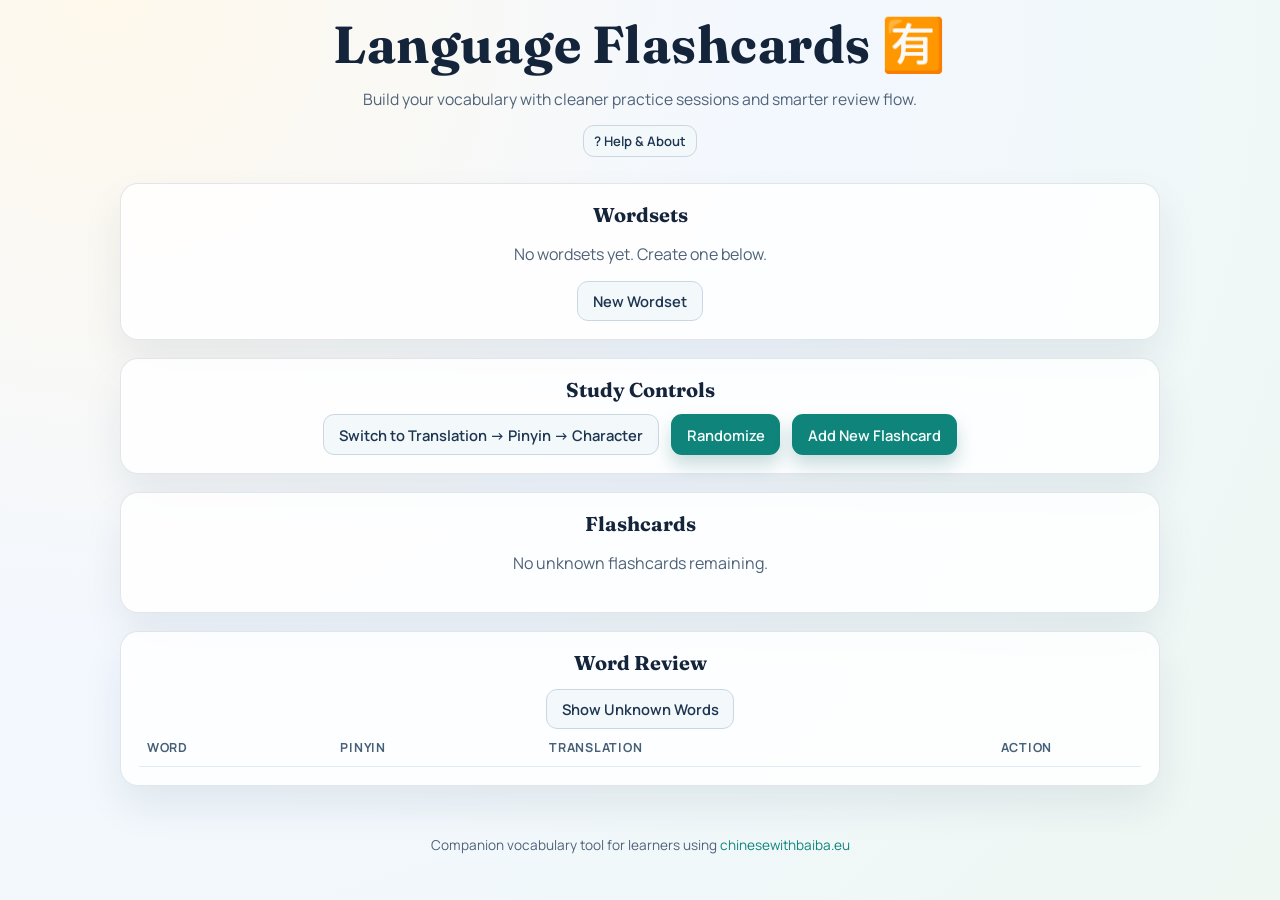
==== index.html @ e743167d "deploy: c240e37143fbbcb3d4daf15f5c35fa88afc60be8" ====
<!DOCTYPE html>
<html lang="en">
<head>
    <meta charset="utf-8">
    <meta name="viewport" content="width=device-width, initial-scale=1">
    <title>Language Flashcards</title>
    <link rel="icon" href="/favicon-21f6a40009d9a7d7.svg"/>
    <link rel="preconnect" href="https://fonts.googleapis.com">
    <link rel="preconnect" href="https://fonts.gstatic.com" crossorigin>
    <link href="https://fonts.googleapis.com/css2?family=Fraunces:opsz,wght@9..144,600;9..144,700&family=Manrope:wght@400;500;600;700&display=swap" rel="stylesheet">
    <link rel="stylesheet" href="/styles-6e52df2601583e49.css"/>
<link rel="modulepreload" href="/language-flashcards-frontend-bd7b33d63c0cbfcb.js" crossorigin="anonymous"><link rel="preload" href="/language-flashcards-frontend-bd7b33d63c0cbfcb_bg.wasm" crossorigin="anonymous" as="fetch" type="application/wasm"></head>
<body>
    <div id="root"></div>

<script type="module">
import init, * as bindings from '/language-flashcards-frontend-bd7b33d63c0cbfcb.js';
const wasm = await init({ module_or_path: '/language-flashcards-frontend-bd7b33d63c0cbfcb_bg.wasm' });


window.wasmBindings = bindings;


dispatchEvent(new CustomEvent("TrunkApplicationStarted", {detail: {wasm}}));

</script></body>
</html>
---- styles-6e52df2601583e49.css ----
:root {
    --bg-main: radial-gradient(circle at 8% 0%, #fff9ec 0%, #f3f8ff 45%, #eef7f2 100%);
    --panel-bg: rgba(255, 255, 255, 0.84);
    --panel-border: rgba(31, 58, 93, 0.12);
    --panel-shadow: 0 20px 40px rgba(17, 37, 59, 0.08);
    --text-primary: #14243a;
    --text-secondary: #4f6278;
    --accent: #0f847a;
    --accent-strong: #0b665f;
    --danger-bg: #fff0ef;
    --danger-border: #eb8f87;
    --danger-text: #a7332d;
    --chip-bg: #ebf7f6;
    --chip-border: #9accc7;
}

* {
    box-sizing: border-box;
}

body {
    margin: 0;
    min-height: 100vh;
    background: var(--bg-main);
    color: var(--text-primary);
    font-family: "Manrope", "Segoe UI", sans-serif;
}

#root {
    padding: 24px 16px 56px;
}

.app-shell {
    width: min(1040px, 100%);
    margin: 0 auto;
    text-align: center;
    display: flex;
    flex-direction: column;
    gap: 18px;
}

.app-header {
    margin: 12px 0 8px;
    animation: rise-in 420ms ease-out;
}

.app-title {
    margin: 0;
    font-family: "Fraunces", Georgia, serif;
    font-size: clamp(2rem, 4.8vw, 3.25rem);
    letter-spacing: 0.01em;
}

.app-subtitle {
    margin: 12px auto 0;
    width: min(680px, 100%);
    color: var(--text-secondary);
    font-size: 0.98rem;
    line-height: 1.45;
}

.panel,
.known-panel {
    background: var(--panel-bg);
    border: 1px solid var(--panel-border);
    border-radius: 18px;
    padding: 18px;
    box-shadow: var(--panel-shadow);
    backdrop-filter: blur(6px);
    animation: rise-in 500ms ease-out;
}

.panel-title {
    margin: 0;
    font-family: "Fraunces", Georgia, serif;
    font-size: 1.25rem;
}

.panel-content {
    margin-top: 14px;
}

.import-group {
    display: inline-flex;
    flex-direction: column;
    align-items: flex-start;
    gap: 8px;
    margin-bottom: 14px;
}

.input-label {
    font-size: 0.84rem;
    font-weight: 700;
    text-transform: uppercase;
    letter-spacing: 0.05em;
    color: #49627a;
}

.panel-actions {
    margin-top: 14px;
}

.dataset-list {
    display: flex;
    flex-wrap: wrap;
    justify-content: center;
    gap: 10px;
}

.dataset-item {
    display: inline-flex;
    flex-direction: column;
    align-items: stretch;
    min-width: 150px;
}

.dataset-btn {
    width: 100%;
    border-bottom-left-radius: 0;
    border-bottom-right-radius: 0;
}

.dataset-delete-subaction {
    width: 100%;
    border: 0;
    border-top: 1px solid #f2c5bf;
    border-bottom-left-radius: 10px;
    border-bottom-right-radius: 10px;
    background: transparent;
    color: #a7332d;
    font-size: 0.77rem;
    font-weight: 700;
    letter-spacing: 0.02em;
    padding: 0.38rem 0.5rem 0.44rem;
    cursor: pointer;
    text-decoration: underline;
    text-underline-offset: 0.16em;
    transition: color 140ms ease, background-color 160ms ease;
}

.dataset-delete-subaction:hover {
    background: #fff3f1;
    color: #8f2521;
}

.dataset-delete-subaction:focus-visible {
    outline: 2px solid rgba(167, 51, 45, 0.26);
    outline-offset: 1px;
}

.dataset-rename-subaction {
    width: 100%;
    border: 0;
    border-top: 1px solid #bde8e4;
    border-bottom-left-radius: 0;
    border-bottom-right-radius: 0;
    background: transparent;
    color: #0c6e68;
    font-size: 0.77rem;
    font-weight: 700;
    letter-spacing: 0.02em;
    padding: 0.38rem 0.5rem 0.32rem;
    cursor: pointer;
    text-decoration: underline;
    text-underline-offset: 0.16em;
    transition: color 140ms ease, background-color 160ms ease;
}

.dataset-rename-subaction:hover {
    background: #e4f7f6;
    color: #0a4f4a;
}

.dataset-rename-subaction:focus-visible {
    outline: 2px solid rgba(15, 132, 122, 0.26);
    outline-offset: 1px;
}

.inline-rename-row {
    display: flex;
    gap: 8px;
    justify-content: center;
    flex-wrap: wrap;
    padding: 8px 6px 6px;
}

.dataset-btn.is-selected {
    border-color: #0f847a;
    background: #e4f7f6;
    color: #0c5551;
    font-weight: 700;
}

.inline-create-row {
    margin-top: 12px;
    display: flex;
    gap: 12px;
    justify-content: center;
    flex-wrap: wrap;
}

.toolbar-actions,
.flashcard-actions,
.form-actions {
    display: flex;
    gap: 12px;
    justify-content: center;
    flex-wrap: wrap;
}

.form-actions,
.flashcard-actions,
.toolbar-actions {
    margin-top: 12px;
}

.unknown-panel {
    padding-bottom: 22px;
}

.unknown-meta {
    margin-top: 8px;
}

.known-actions-group {
    display: flex;
    gap: 8px;
    justify-content: center;
    flex-wrap: wrap;
}

.field-row {
    margin-bottom: 12px;
}

.text-input,
.file-input {
    width: min(360px, 100%);
    padding: 0.65rem 0.78rem;
    border-radius: 10px;
    border: 1px solid #c9d8e4;
    background: #fff;
    font-family: inherit;
    font-size: 0.95rem;
}

.text-input:focus,
.file-input:focus {
    outline: 2px solid rgba(15, 132, 122, 0.25);
    border-color: var(--accent);
}

.file-input {
    display: inline-block;
}

.btn {
    border: 1px solid transparent;
    border-radius: 11px;
    padding: 0.58rem 0.92rem;
    font-family: inherit;
    font-weight: 600;
    font-size: 0.92rem;
    cursor: pointer;
    transition: transform 140ms ease, box-shadow 160ms ease, background-color 180ms ease;
}

.btn-small {
    padding: 0.38rem 0.62rem;
    font-size: 0.82rem;
}

.btn:hover {
    transform: translateY(-1px);
}

.btn:active {
    transform: translateY(0);
}

.btn-primary {
    background: var(--accent);
    color: #f7fffe;
    box-shadow: 0 10px 18px rgba(11, 102, 95, 0.22);
}

.btn-primary:hover {
    background: var(--accent-strong);
}

.btn-secondary {
    background: #f3f8fb;
    color: #1d3551;
    border-color: #cad7e3;
}

.btn-muted {
    background: #f4f0ec;
    color: #4d423b;
    border-color: #d9cbc0;
}

.btn-danger {
    background: var(--danger-bg);
    color: var(--danger-text);
    border-color: var(--danger-border);
}

.status-chip {
    margin: 6px auto 0;
    display: inline-block;
    padding: 8px 14px;
    border-radius: 999px;
    border: 1px solid var(--chip-border);
    background: var(--chip-bg);
    font-weight: 700;
}

.status-badge-known {
    display: inline-block;
    padding: 3px 10px;
    border-radius: 999px;
    border: 1px solid var(--chip-border);
    background: var(--chip-bg);
    color: #0c5551;
    font-size: 0.78rem;
    font-weight: 700;
    white-space: nowrap;
}

.status-badge-unknown {
    display: inline-block;
    padding: 3px 10px;
    border-radius: 999px;
    border: 1px solid #d9cbc0;
    background: #faf5f0;
    color: #6b4f37;
    font-size: 0.78rem;
    font-weight: 700;
    white-space: nowrap;
}

.position-counter {
    margin: 6px 0 4px;
    color: var(--text-secondary);
    font-weight: 600;
}

.flashcard {
    margin: 20px auto 8px;
    width: min(88vw, 500px);
    min-height: 210px;
    display: flex;
    align-items: center;
    justify-content: center;
    border-radius: 18px;
    border: 1px solid rgba(21, 73, 119, 0.15);
    background: linear-gradient(135deg, #ffffff, #f6fcff 58%, #edf8f6);
    box-shadow: 0 24px 42px rgba(12, 51, 87, 0.12);
    font-family: "Fraunces", Georgia, serif;
    font-size: clamp(2rem, 7vw, 3.25rem);
    line-height: 1.15;
    cursor: pointer;
    user-select: none;
    padding: 22px;
}

.flashcard:hover {
    box-shadow: 0 28px 46px rgba(12, 51, 87, 0.18);
}

.empty-note,
.muted-note {
    color: var(--text-secondary);
}

.known-title {
    margin-bottom: 10px;
}

.known-panel {
    margin-bottom: 24px;
}

.known-table {
    width: 100%;
    border-collapse: collapse;
    text-align: left;
    font-size: 0.95rem;
}

.known-table th,
.known-table td {
    padding: 10px 8px;
    border-bottom: 1px solid #e2ebf2;
}

.known-table th:last-child,
.known-table td:last-child {
    text-align: center;
}

.known-table th {
    font-size: 0.78rem;
    text-transform: uppercase;
    letter-spacing: 0.06em;
    color: #476078;
}

@keyframes rise-in {
    from {
        opacity: 0;
        transform: translateY(12px);
    }
    to {
        opacity: 1;
        transform: translateY(0);
    }
}

@media (max-width: 720px) {
    #root {
        padding: 14px 10px 30px;
    }

    .panel,
    .known-panel {
        padding: 12px;
    }

    .toolbar-actions .btn,
    .flashcard-actions .btn,
    .form-actions .btn,
    .inline-create-row .btn,
    .dataset-item .btn {
        width: min(100%, 320px);
    }

    .text-input,
    .file-input {
        width: min(100%, 420px);
    }

    .app-subtitle {
        font-size: 0.9rem;
    }

    .known-table {
        display: block;
        overflow-x: auto;
    }
}

/* ── Help modal ─────────────────────────────────────────── */

.help-trigger-btn {
    margin-top: 14px;
}

.help-backdrop {
    position: fixed;
    inset: 0;
    z-index: 100;
    background: rgba(20, 36, 58, 0.45);
    display: flex;
    align-items: flex-start;
    justify-content: center;
    padding: 32px 16px 40px;
    overflow-y: auto;
    animation: rise-in 220ms ease-out;
}

.help-modal {
    width: min(720px, 100%);
    text-align: left;
    animation: rise-in 280ms ease-out;
}

.help-modal-header {
    display: flex;
    align-items: center;
    justify-content: space-between;
    gap: 12px;
    flex-wrap: wrap;
}

.help-modal-title {
    font-size: 1.4rem;
}

.help-close-btn {
    flex-shrink: 0;
}

/* ── Footer ─────────────────────────────────────────────── */

.app-footer {
    margin-top: 8px;
    padding-bottom: 8px;
    color: var(--text-secondary);
    font-size: 0.85rem;
}

.app-footer a {
    color: var(--accent);
    text-decoration: none;
}

.app-footer a:hover {
    text-decoration: underline;
}

.help-body {
    margin-top: 18px;
    display: flex;
    flex-direction: column;
    gap: 0;
}

.help-section {
    padding: 4px 0 8px;
}

.help-section-title {
    margin: 0 0 10px;
    font-family: "Fraunces", Georgia, serif;
    font-size: 1.1rem;
    color: var(--accent-strong);
}

.help-divider {
    border: none;
    border-top: 1px solid var(--panel-border);
    margin: 14px 0;
}

.help-text {
    margin: 6px 0;
    color: var(--text-primary);
    line-height: 1.55;
    font-size: 0.95rem;
}

.help-text-muted {
    color: var(--text-secondary);
    font-size: 0.88rem;
}

.help-list {
    margin: 8px 0 8px 20px;
    padding: 0;
    line-height: 1.7;
    font-size: 0.93rem;
}

.help-step {
    display: flex;
    gap: 14px;
    align-items: flex-start;
    margin-bottom: 18px;
}

.help-step-number {
    flex-shrink: 0;
    width: 28px;
    height: 28px;
    border-radius: 50%;
    background: var(--accent);
    color: #fff;
    font-weight: 700;
    font-size: 0.88rem;
    display: flex;
    align-items: center;
    justify-content: center;
    margin-top: 2px;
}

.csv-format-block {
    background: #f3f8fb;
    border: 1px solid #cad7e3;
    border-radius: 8px;
    padding: 8px 14px;
    margin: 8px 0;
    font-size: 0.88rem;
    overflow-x: auto;
}
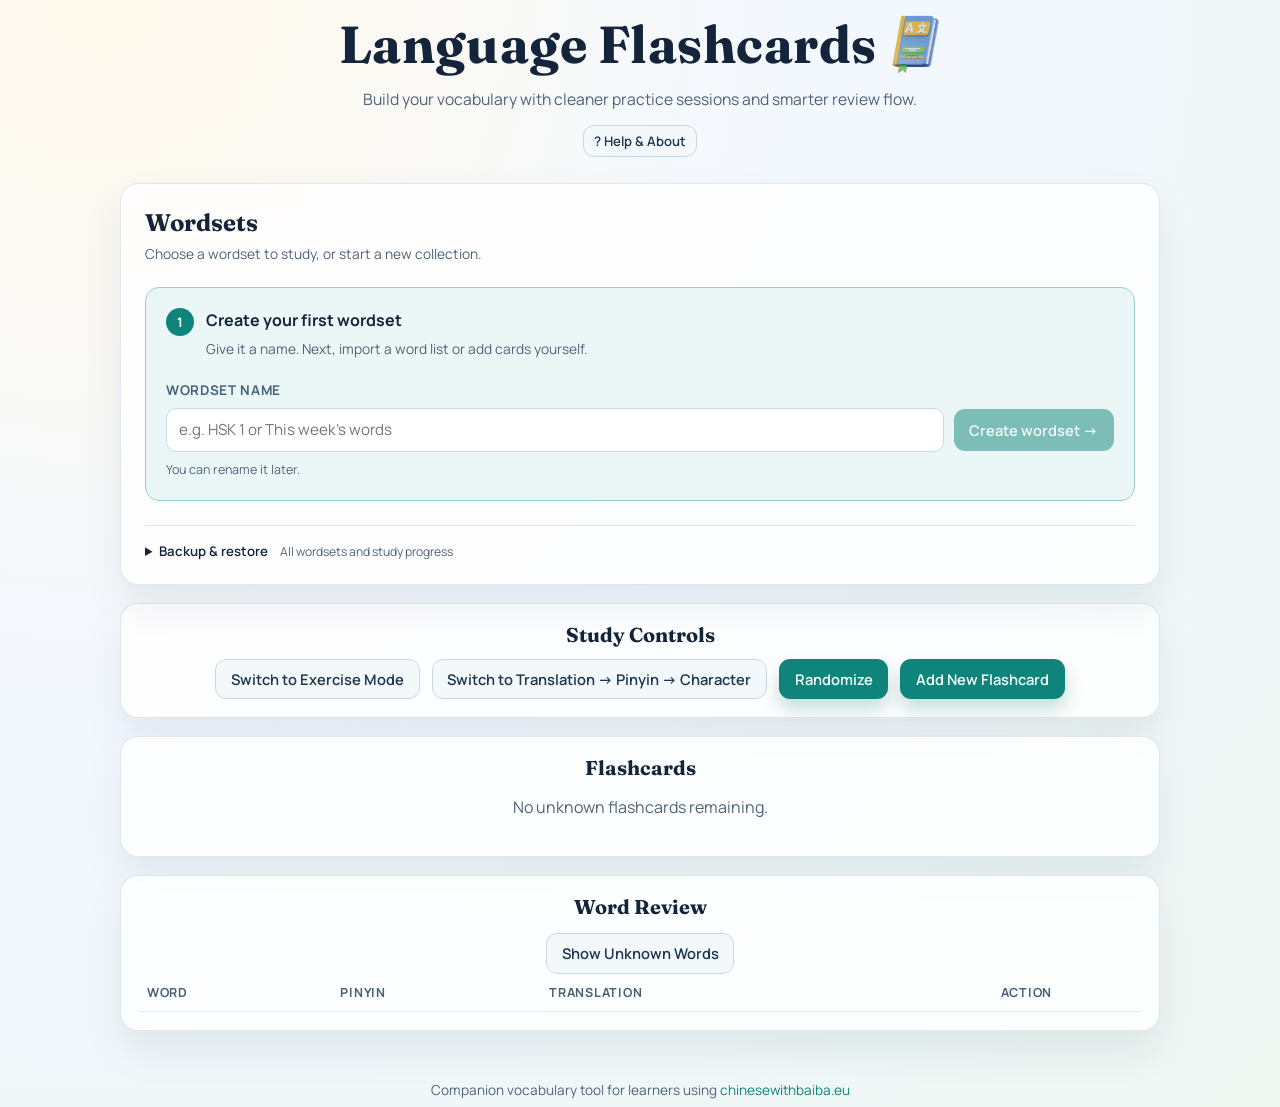
==== commit 5b9c4d44: "deploy: cdf385c3ffc77d8dc7155eab5501fddb86f4ac53" ====
--- a/index.html
+++ b/index.html
@@ -5,17 +5,18 @@
     <meta name="viewport" content="width=device-width, initial-scale=1">
     <title>Language Flashcards</title>
     <link rel="icon" href="/favicon-21f6a40009d9a7d7.svg"/>
+    
     <link rel="preconnect" href="https://fonts.googleapis.com">
     <link rel="preconnect" href="https://fonts.gstatic.com" crossorigin>
     <link href="https://fonts.googleapis.com/css2?family=Fraunces:opsz,wght@9..144,600;9..144,700&family=Manrope:wght@400;500;600;700&display=swap" rel="stylesheet">
-    <link rel="stylesheet" href="/styles-6e52df2601583e49.css"/>
-<link rel="modulepreload" href="/language-flashcards-frontend-bd7b33d63c0cbfcb.js" crossorigin="anonymous"><link rel="preload" href="/language-flashcards-frontend-bd7b33d63c0cbfcb_bg.wasm" crossorigin="anonymous" as="fetch" type="application/wasm"></head>
+    <link rel="stylesheet" href="/styles-6868ee1ceb314371.css"/>
+<link rel="modulepreload" href="/language-flashcards-frontend-2e451dfa99e12034.js" crossorigin="anonymous"><link rel="preload" href="/language-flashcards-frontend-c24e2f38b0e160a5_bg.wasm" crossorigin="anonymous" as="fetch" type="application/wasm"></head>
 <body>
     <div id="root"></div>
 
 <script type="module">
-import init, * as bindings from '/language-flashcards-frontend-bd7b33d63c0cbfcb.js';
-const wasm = await init({ module_or_path: '/language-flashcards-frontend-bd7b33d63c0cbfcb_bg.wasm' });
+import init, * as bindings from '/language-flashcards-frontend-2e451dfa99e12034.js';
+const wasm = await init({ module_or_path: '/language-flashcards-frontend-c24e2f38b0e160a5_bg.wasm' });
 
 
 window.wasmBindings = bindings;
--- a/styles-6868ee1ceb314371.css
+++ b/styles-6868ee1ceb314371.css
@@ -0,0 +1,1168 @@
+:root {
+    --bg-main: radial-gradient(circle at 8% 0%, #fff9ec 0%, #f3f8ff 45%, #eef7f2 100%);
+    --panel-bg: rgba(255, 255, 255, 0.84);
+    --panel-border: rgba(31, 58, 93, 0.12);
+    --panel-shadow: 0 20px 40px rgba(17, 37, 59, 0.08);
+    --text-primary: #14243a;
+    --text-secondary: #4f6278;
+    --accent: #0f847a;
+    --accent-strong: #0b665f;
+    --danger-bg: #fff0ef;
+    --danger-border: #eb8f87;
+    --danger-text: #a7332d;
+    --chip-bg: #ebf7f6;
+    --chip-border: #9accc7;
+    --surface-solid: #ffffff;
+    --surface-soft: #f5f8fa;
+}
+
+* {
+    box-sizing: border-box;
+}
+
+body {
+    margin: 0;
+    min-height: 100vh;
+    background: var(--bg-main);
+    color: var(--text-primary);
+    font-family: "Manrope", "Segoe UI", sans-serif;
+}
+
+#root {
+    padding: 24px 16px 56px;
+}
+
+.app-shell {
+    width: min(1040px, 100%);
+    margin: 0 auto;
+    text-align: center;
+    display: flex;
+    flex-direction: column;
+    gap: 18px;
+}
+
+.app-header {
+    margin: 12px 0 8px;
+    animation: rise-in 420ms ease-out;
+}
+
+.app-title {
+    margin: 0;
+    display: flex;
+    align-items: center;
+    justify-content: center;
+    gap: 0.25em;
+    font-family: "Fraunces", Georgia, serif;
+    font-size: clamp(2rem, 4.8vw, 3.25rem);
+    letter-spacing: 0.01em;
+}
+
+.app-title > span {
+    min-width: 0;
+    text-wrap: balance;
+}
+
+.app-logo {
+    display: block;
+    flex-shrink: 0;
+    height: 1.15em;
+    width: auto;
+    object-fit: contain;
+}
+
+.app-subtitle {
+    margin: 12px auto 0;
+    width: min(680px, 100%);
+    color: var(--text-secondary);
+    font-size: 0.98rem;
+    line-height: 1.45;
+}
+
+.panel,
+.known-panel {
+    background: var(--panel-bg);
+    border: 1px solid var(--panel-border);
+    border-radius: 18px;
+    padding: 18px;
+    box-shadow: var(--panel-shadow);
+    backdrop-filter: blur(6px);
+    animation: rise-in 500ms ease-out;
+}
+
+.panel-title {
+    margin: 0;
+    font-family: "Fraunces", Georgia, serif;
+    font-size: 1.25rem;
+}
+
+.panel-content {
+    margin-top: 14px;
+}
+
+.input-label {
+    font-size: 0.84rem;
+    font-weight: 700;
+    text-transform: uppercase;
+    letter-spacing: 0.05em;
+    color: #49627a;
+}
+
+.panel-actions {
+    margin-top: 14px;
+}
+
+.action-section {
+    margin-top: 16px;
+    padding-top: 14px;
+    border-top: 1px solid #e2ebf2;
+}
+
+.action-title {
+    margin: 0 0 12px 0;
+    font-size: 0.84rem;
+    font-weight: 700;
+    text-transform: uppercase;
+    letter-spacing: 0.05em;
+    color: #49627a;
+}
+
+.action-button-row {
+    display: flex;
+    gap: 12px;
+    justify-content: center;
+    flex-wrap: wrap;
+    margin-bottom: 10px;
+}
+
+.action-description {
+    margin: 10px 0 0;
+    font-size: 0.88rem;
+    color: var(--text-secondary);
+}
+
+.backup-status,
+.import-status,
+.export-status {
+    margin: 10px 0 0;
+    color: #0c6e68;
+    font-weight: 600;
+}
+
+.backup-status.is-error,
+.import-status.is-error,
+.export-status.is-error {
+    color: var(--danger-text);
+}
+
+.wordsets-panel {
+    position: relative;
+    z-index: 1;
+    text-align: left;
+    padding: 24px;
+}
+
+.wordsets-panel .panel-title {
+    font-size: 1.5rem;
+}
+
+.wordsets-header, .wordset-active-header {
+    display: flex;
+    align-items: flex-start;
+    justify-content: space-between;
+    gap: 16px;
+}
+.wordsets-subtitle, .wordset-card-count, .wordset-next-step p,
+.wordset-start-option p, .wordset-ready p, .wordset-select-prompt p {
+    margin: 6px 0 0;
+    color: var(--text-secondary);
+    font-size: 0.86rem;
+    line-height: 1.6;
+}
+.wordsets-header > .btn {
+    flex-shrink: 0;
+    white-space: nowrap;
+}
+
+.wordset-create {
+    margin-top: 22px;
+    padding: 20px;
+    background: var(--chip-bg);
+    border: 1px solid var(--chip-border);
+    border-radius: 14px;
+}
+.wordset-next-step, .wordset-ready {
+    display: flex;
+    align-items: flex-start;
+    gap: 12px;
+}
+.wordset-next-step {
+    margin-bottom: 18px;
+}
+
+.wordset-next-step h4, .wordset-ready h4, .wordset-select-prompt h4 {
+    margin: 0;
+    font-size: 1rem;
+    line-height: 1.5;
+}
+.wordset-step-number, .wordset-ready-icon {
+    display: grid;
+    place-items: center;
+    flex: 0 0 28px;
+    height: 28px;
+    border-radius: 50%;
+    background: var(--accent);
+    color: var(--surface-solid);
+    font-size: 0.82rem;
+    font-weight: 700;
+}
+.wordset-create-actions, .wordset-backup-actions {
+    display: flex;
+    align-items: center;
+    flex-wrap: wrap;
+    gap: 10px;
+    margin-top: 8px;
+}
+.wordset-create-actions .text-input {
+    flex: 1 1 200px;
+    min-width: 0;
+    width: auto;
+}
+
+.wordset-name-feedback, .wordset-import-note {
+    margin: 8px 0 0;
+    color: var(--text-secondary);
+    font-size: 0.78rem;
+    line-height: 1.6;
+}
+.wordset-name-feedback.is-error {
+    color: var(--danger-text);
+}
+
+.wordsets-panel .btn {
+    min-height: 42px;
+}
+
+.wordsets-panel .btn:disabled {
+    opacity: 0.5;
+    cursor: not-allowed;
+    box-shadow: none;
+    transform: none;
+}
+.wordsets-panel .btn:focus-visible, .dataset-btn:focus-visible,
+.wordsets-panel summary:focus-visible {
+    outline: 2px solid var(--accent);
+    outline-offset: 3px;
+}
+.wordset-text-button {
+    background: transparent;
+    color: var(--text-secondary);
+}
+
+.wordset-text-button:hover {
+    background: var(--surface-soft);
+    color: var(--text-primary);
+}
+
+.wordsets-layout {
+    display: grid;
+    grid-template-columns: minmax(180px, 220px) minmax(0, 1fr);
+    gap: 24px;
+    margin-top: 24px;
+}
+.wordset-library {
+    min-width: 0;
+    padding-right: 20px;
+    border-right: 1px solid var(--panel-border);
+}
+
+.wordset-section-label {
+    margin: 0 0 12px;
+    color: var(--text-secondary);
+    font-size: 0.7rem;
+    font-weight: 700;
+    letter-spacing: 0.08em;
+    text-transform: uppercase;
+}
+.dataset-list {
+    display: grid;
+    gap: 6px;
+    max-height: 340px;
+    overflow-y: auto;
+    padding: 4px;
+    margin: -4px;
+}
+
+.dataset-btn {
+    display: flex;
+    align-items: center;
+    gap: 10px;
+    width: 100%;
+    min-height: 64px;
+    padding: 12px;
+    border: 1px solid transparent;
+    border-radius: 12px;
+    background: transparent;
+    color: var(--text-primary);
+    text-align: left;
+    font: inherit;
+    cursor: pointer;
+    transition: background-color 160ms ease, border-color 160ms ease;
+}
+.dataset-btn:hover {
+    background: var(--surface-soft);
+}
+
+.dataset-btn.is-selected {
+    border-color: var(--chip-border);
+    background: var(--chip-bg);
+    color: var(--accent-strong);
+}
+
+.wordset-selection-dot {
+    display: grid;
+    place-items: center;
+    flex: 0 0 20px;
+    height: 20px;
+    font-weight: 700;
+}
+
+.dataset-btn.is-selected .wordset-selection-dot {
+    border-radius: 50%;
+    background: var(--accent);
+    color: var(--surface-solid);
+    font-size: 0.7rem;
+}
+
+.wordset-list-label {
+    display: flex;
+    flex-direction: column;
+    gap: 4px;
+    min-width: 0;
+}
+
+.wordset-list-name {
+    font-size: 0.87rem;
+    font-weight: 700;
+    overflow-wrap: anywhere;
+}
+
+.wordset-list-count {
+    font-size: 0.75rem;
+    color: var(--text-secondary);
+}
+
+.wordset-workspace {
+    min-width: 0;
+}
+
+.wordset-active-heading {
+    min-width: 0;
+}
+
+.wordset-active-heading .wordset-section-label {
+    margin-bottom: 5px;
+}
+
+.wordset-active-heading h4 {
+    margin: 0;
+    font-size: 1.35rem;
+    line-height: 1.4;
+    overflow-wrap: anywhere;
+}
+
+.wordset-onboarding {
+    margin-top: 24px;
+}
+
+.wordset-start-options {
+    display: grid;
+    grid-template-columns: repeat(2, minmax(0, 1fr));
+    gap: 12px;
+}
+
+.wordset-start-option {
+    display: flex;
+    flex-direction: column;
+    align-items: flex-start;
+    padding: 18px;
+    border: 1px solid var(--panel-border);
+    border-radius: 14px;
+    background: var(--surface-solid);
+}
+.wordset-start-option.is-recommended {
+    background: var(--chip-bg);
+    border-color: var(--chip-border);
+}
+
+.wordset-option-icon {
+    color: var(--accent-strong);
+    font-size: 1.6rem;
+    line-height: 1;
+    margin-bottom: 14px;
+}
+
+.wordset-start-option h5 {
+    margin: 0;
+    font-size: 1rem;
+}
+
+.wordset-start-option p {
+    margin-bottom: 20px;
+}
+
+.wordset-start-option .btn {
+    margin-top: auto;
+    width: 100%;
+}
+
+.wordset-file-guide {
+    margin-top: 16px;
+    color: var(--text-secondary);
+    font-size: 0.8rem;
+    line-height: 1.7;
+}
+
+.wordset-file-guide summary {
+    cursor: pointer;
+    width: fit-content;
+}
+
+.wordset-file-guide p {
+    margin: 12px 0;
+}
+
+.wordset-column-guide {
+    display: grid;
+    grid-template-columns: repeat(3, minmax(0, 1fr));
+    gap: 8px;
+    padding: 0;
+    list-style-position: inside;
+}
+
+.wordset-column-guide li {
+    padding: 10px;
+    background: var(--surface-soft);
+    border-radius: 8px;
+}
+
+.wordset-column-guide strong {
+    color: var(--text-primary);
+    font-size: 0.75rem;
+}
+
+.wordset-column-guide span {
+    display: block;
+    font-size: 0.72rem;
+}
+
+.wordset-workspace-actions {
+    display: flex;
+    align-items: center;
+    flex-wrap: wrap;
+    gap: 12px;
+    margin-top: 20px;
+}
+
+.wordset-workspace-actions .wordset-import-note {
+    flex-basis: 100%;
+    margin: 0;
+    order: 3;
+}
+
+.wordset-ready {
+    margin-top: 24px;
+    padding: 18px;
+    background: var(--surface-soft);
+    border-radius: 12px;
+}
+
+.wordset-ready-icon {
+    background: var(--chip-bg);
+    color: var(--accent-strong);
+}
+
+.wordset-menu {
+    position: relative;
+    flex-shrink: 0;
+}
+
+.wordset-menu-trigger {
+    display: flex;
+    align-items: center;
+    gap: 10px;
+    min-height: 42px;
+    padding: 8px 12px;
+    color: var(--text-secondary);
+    border: 1px solid var(--panel-border);
+    border-radius: 10px;
+    font-size: 0.8rem;
+    font-weight: 600;
+    cursor: pointer;
+    list-style: none;
+}
+.wordset-menu-trigger::-webkit-details-marker {
+    display: none;
+}
+
+.wordset-menu-trigger::after {
+    content: "⌄";
+}
+
+.wordset-menu[open] > .wordset-menu-trigger {
+    background: var(--surface-soft);
+}
+
+.wordset-menu-content {
+    position: absolute;
+    top: calc(100% + 6px);
+    right: 0;
+    z-index: 3;
+    display: grid;
+    gap: 6px;
+    width: 200px;
+    padding: 8px;
+    background: var(--surface-solid);
+    border: 1px solid var(--panel-border);
+    border-radius: 12px;
+    box-shadow: var(--panel-shadow);
+}
+.wordset-menu-content .btn {
+    text-align: left;
+}
+
+.wordset-export-menu .wordset-menu-content {
+    left: 0;
+    right: auto;
+}
+
+.wordset-rename {
+    margin-top: 18px;
+    padding: 14px;
+    border-radius: 12px;
+    background: var(--surface-soft);
+}
+
+.wordset-select-prompt {
+    padding: 34px 12px;
+    text-align: center;
+}
+
+.wordset-select-prompt > span {
+    display: block;
+    font-size: 1.8rem;
+    color: var(--accent);
+    margin-bottom: 12px;
+}
+
+.wordset-backup {
+    margin-top: 24px;
+    padding-top: 16px;
+    border-top: 1px solid var(--panel-border);
+}
+
+.wordset-backup summary {
+    width: fit-content;
+    cursor: pointer;
+    font-size: 0.83rem;
+    font-weight: 600;
+}
+
+.wordset-backup summary > span {
+    color: var(--text-secondary);
+    font-weight: 400;
+    font-size: 0.76rem;
+    margin-left: 12px;
+}
+
+.wordset-backup-content {
+    margin-top: 14px;
+}
+
+.wordset-backup-content > p:first-child {
+    font-size: 0.85rem;
+    color: var(--text-secondary);
+    line-height: 1.6;
+}
+
+
+.toolbar-actions,
+.flashcard-actions,
+.form-actions {
+    display: flex;
+    gap: 12px;
+    justify-content: center;
+    flex-wrap: wrap;
+}
+
+.form-actions,
+.flashcard-actions,
+.toolbar-actions {
+    margin-top: 12px;
+}
+
+.unknown-panel {
+    padding-bottom: 22px;
+}
+
+.unknown-meta {
+    margin-top: 8px;
+}
+
+.known-actions-group {
+    display: flex;
+    gap: 8px;
+    justify-content: center;
+    flex-wrap: wrap;
+}
+
+.field-row {
+    margin-bottom: 12px;
+}
+
+.text-input,
+.file-input {
+    width: min(360px, 100%);
+    padding: 0.65rem 0.78rem;
+    border-radius: 10px;
+    border: 1px solid #c9d8e4;
+    background: #fff;
+    font-family: inherit;
+    font-size: 0.95rem;
+}
+
+.text-input:focus,
+.file-input:focus {
+    outline: 2px solid rgba(15, 132, 122, 0.25);
+    border-color: var(--accent);
+}
+
+.file-input {
+    display: inline-block;
+}
+
+.visually-hidden-input {
+    position: absolute;
+    width: 1px;
+    height: 1px;
+    padding: 0;
+    margin: -1px;
+    overflow: hidden;
+    clip: rect(0, 0, 0, 0);
+    white-space: nowrap;
+    border: 0;
+}
+
+.btn {
+    border: 1px solid transparent;
+    border-radius: 11px;
+    padding: 0.58rem 0.92rem;
+    font-family: inherit;
+    font-weight: 600;
+    font-size: 0.92rem;
+    cursor: pointer;
+    transition: transform 140ms ease, box-shadow 160ms ease, background-color 180ms ease;
+}
+
+.btn-small {
+    padding: 0.38rem 0.62rem;
+    font-size: 0.82rem;
+}
+
+.btn:hover {
+    transform: translateY(-1px);
+}
+
+.btn:active {
+    transform: translateY(0);
+}
+
+.btn-primary {
+    background: var(--accent);
+    color: #f7fffe;
+    box-shadow: 0 10px 18px rgba(11, 102, 95, 0.22);
+}
+
+.btn-primary:hover {
+    background: var(--accent-strong);
+}
+
+.btn-secondary {
+    background: #f3f8fb;
+    color: #1d3551;
+    border-color: #cad7e3;
+}
+
+.btn-muted {
+    background: #f4f0ec;
+    color: #4d423b;
+    border-color: #d9cbc0;
+}
+
+.btn-danger {
+    background: var(--danger-bg);
+    color: var(--danger-text);
+    border-color: var(--danger-border);
+}
+
+.status-chip {
+    margin: 6px auto 0;
+    display: inline-block;
+    padding: 8px 14px;
+    border-radius: 999px;
+    border: 1px solid var(--chip-border);
+    background: var(--chip-bg);
+    font-weight: 700;
+}
+
+.status-badge-known {
+    display: inline-block;
+    padding: 3px 10px;
+    border-radius: 999px;
+    border: 1px solid var(--chip-border);
+    background: var(--chip-bg);
+    color: #0c5551;
+    font-size: 0.78rem;
+    font-weight: 700;
+    white-space: nowrap;
+}
+
+.status-badge-unknown {
+    display: inline-block;
+    padding: 3px 10px;
+    border-radius: 999px;
+    border: 1px solid #d9cbc0;
+    background: #faf5f0;
+    color: #6b4f37;
+    font-size: 0.78rem;
+    font-weight: 700;
+    white-space: nowrap;
+}
+
+.position-counter {
+    margin: 6px 0 4px;
+    color: var(--text-secondary);
+    font-weight: 600;
+}
+
+.flashcard {
+    margin: 20px auto 8px;
+    width: min(88vw, 500px);
+    min-height: 210px;
+    display: flex;
+    align-items: center;
+    justify-content: center;
+    border-radius: 18px;
+    border: 1px solid rgba(21, 73, 119, 0.15);
+    background: var(--imported-background, linear-gradient(135deg, #ffffff, #f6fcff 58%, #edf8f6));
+    color: var(--imported-text-color, inherit);
+    box-shadow: 0 24px 42px rgba(12, 51, 87, 0.12);
+    font-family: "Fraunces", Georgia, serif;
+    font-size: clamp(2rem, 7vw, 3.25rem);
+    line-height: 1.15;
+    cursor: pointer;
+    user-select: none;
+    padding: 22px;
+}
+
+.flashcard:hover {
+    box-shadow: 0 28px 46px rgba(12, 51, 87, 0.18);
+}
+
+.flashcard-text {
+    white-space: pre-wrap;
+    overflow-wrap: anywhere;
+    min-width: 0;
+}
+
+.colored-text {
+    color: var(--imported-text-color, inherit);
+}
+
+.colored-cell {
+    color: var(--imported-text-color, inherit);
+    background: var(--imported-background, transparent);
+}
+
+.example-sentence {
+    width: min(100%, 500px);
+    margin: 12px auto;
+    padding: 12px 16px;
+    border: 1px solid var(--panel-border);
+    border-radius: 12px;
+    background: var(--imported-background, var(--chip-bg));
+    text-align: left;
+}
+
+.example-sentence summary {
+    color: var(--imported-text-color, var(--accent-strong));
+    cursor: pointer;
+    font-weight: 600;
+}
+
+.example-sentence summary:focus-visible {
+    outline: 2px solid var(--accent);
+    outline-offset: 4px;
+}
+
+.example-sentence-text {
+    color: var(--imported-text-color, inherit);
+    margin: 12px 0 0;
+    line-height: 1.6;
+    white-space: pre-wrap;
+    overflow-wrap: anywhere;
+}
+
+.example-sentence-input {
+    font-family: inherit;
+    resize: vertical;
+}
+
+.flashcard.is-correct {
+    border-color: rgba(36, 145, 79, 0.45);
+    box-shadow: 0 24px 42px rgba(24, 118, 62, 0.22);
+}
+
+.flashcard.is-incorrect {
+    border-color: rgba(186, 60, 45, 0.5);
+    box-shadow: 0 24px 42px rgba(138, 47, 36, 0.2);
+}
+
+.exercise-controls {
+    margin: 10px auto 0;
+    width: min(88vw, 500px);
+    display: flex;
+    flex-direction: column;
+    align-items: center;
+    gap: 10px;
+}
+
+.exercise-answer-input {
+    width: 100%;
+}
+
+.exercise-feedback {
+    margin: 0;
+    font-weight: 700;
+}
+
+.exercise-feedback.is-correct {
+    color: #1d7d43;
+}
+
+.exercise-feedback.is-incorrect {
+    color: #b33d2f;
+}
+
+.exercise-pinyin {
+    margin: 0;
+    color: var(--text-secondary);
+    font-weight: 600;
+}
+
+.empty-note,
+.muted-note {
+    color: var(--text-secondary);
+}
+
+.known-title {
+    margin-bottom: 10px;
+}
+
+.known-panel {
+    margin-bottom: 24px;
+}
+
+.known-table {
+    width: 100%;
+    border-collapse: collapse;
+    text-align: left;
+    font-size: 0.95rem;
+}
+
+.known-table th,
+.known-table td {
+    padding: 10px 8px;
+    border-bottom: 1px solid #e2ebf2;
+}
+
+.known-table th:last-child,
+.known-table td:last-child {
+    text-align: center;
+}
+
+.known-table th {
+    font-size: 0.78rem;
+    text-transform: uppercase;
+    letter-spacing: 0.06em;
+    color: #476078;
+}
+
+@keyframes rise-in {
+    from {
+        opacity: 0;
+        transform: translateY(12px);
+    }
+    to {
+        opacity: 1;
+        transform: translateY(0);
+    }
+}
+
+@media (max-width: 720px) {
+    #root {
+        padding: 14px 10px 30px;
+    }
+
+    .panel,
+    .known-panel {
+        padding: 12px;
+    }
+
+    .toolbar-actions .btn,
+    .flashcard-actions .btn,
+    .form-actions .btn {
+        width: min(100%, 320px);
+    }
+
+    .text-input,
+    .file-input {
+        width: min(100%, 420px);
+    }
+
+    .wordsets-panel {
+        padding: 18px;
+    }
+
+    .wordsets-layout {
+        grid-template-columns: minmax(0, 1fr);
+        gap: 24px;
+    }
+
+    .wordset-library {
+        padding: 0 0 18px;
+        border-right: 0;
+        border-bottom: 1px solid var(--panel-border);
+    }
+
+    .dataset-list {
+        grid-template-columns: repeat(2, minmax(0, 1fr));
+        max-height: 200px;
+    }
+
+    .wordset-create {
+        padding: 16px;
+    }
+
+    .wordset-create-actions .text-input {
+        flex-basis: 100%;
+        width: 100%;
+    }
+
+    .wordset-create-actions > .btn-primary {
+        flex: 1;
+    }
+
+    .wordset-backup summary > span {
+        display: block;
+        margin: 6px 0 0 16px;
+    }
+
+
+    .app-subtitle {
+        font-size: 0.9rem;
+    }
+
+    .known-table {
+        display: block;
+        overflow-x: auto;
+    }
+}
+
+/* ── Help modal ─────────────────────────────────────────── */
+
+.help-trigger-btn {
+    margin-top: 14px;
+}
+
+.help-backdrop {
+    position: fixed;
+    inset: 0;
+    z-index: 100;
+    background: rgba(20, 36, 58, 0.45);
+    display: flex;
+    align-items: flex-start;
+    justify-content: center;
+    padding: 32px 16px 40px;
+    overflow-y: auto;
+    animation: rise-in 220ms ease-out;
+}
+
+.help-modal {
+    width: min(720px, 100%);
+    text-align: left;
+    animation: rise-in 280ms ease-out;
+}
+
+.help-modal-header {
+    display: flex;
+    align-items: center;
+    justify-content: space-between;
+    gap: 12px;
+    flex-wrap: wrap;
+}
+
+.help-modal-title {
+    font-size: 1.4rem;
+}
+
+.help-close-btn {
+    flex-shrink: 0;
+}
+
+/* ── Footer ─────────────────────────────────────────────── */
+
+.app-footer {
+    margin-top: 8px;
+    padding-bottom: 8px;
+    color: var(--text-secondary);
+    font-size: 0.85rem;
+}
+
+.app-footer a {
+    color: var(--accent);
+    text-decoration: none;
+}
+
+.app-footer a:hover {
+    text-decoration: underline;
+}
+
+.help-body {
+    margin-top: 18px;
+    display: flex;
+    flex-direction: column;
+    gap: 0;
+}
+
+.help-section {
+    padding: 4px 0 8px;
+}
+
+.help-section-title {
+    margin: 0 0 10px;
+    font-family: "Fraunces", Georgia, serif;
+    font-size: 1.1rem;
+    color: var(--accent-strong);
+}
+
+.help-divider {
+    border: none;
+    border-top: 1px solid var(--panel-border);
+    margin: 14px 0;
+}
+
+.help-text {
+    margin: 6px 0;
+    color: var(--text-primary);
+    line-height: 1.55;
+    font-size: 0.95rem;
+}
+
+.help-text-muted {
+    color: var(--text-secondary);
+    font-size: 0.88rem;
+}
+
+.help-list {
+    margin: 8px 0 8px 20px;
+    padding: 0;
+    line-height: 1.7;
+    font-size: 0.93rem;
+}
+
+.help-step {
+    display: flex;
+    gap: 14px;
+    align-items: flex-start;
+    margin-bottom: 18px;
+}
+
+.help-step-number {
+    flex-shrink: 0;
+    width: 28px;
+    height: 28px;
+    border-radius: 50%;
+    background: var(--accent);
+    color: #fff;
+    font-weight: 700;
+    font-size: 0.88rem;
+    display: flex;
+    align-items: center;
+    justify-content: center;
+    margin-top: 2px;
+}
+
+.csv-format-block {
+    background: #f3f8fb;
+    border: 1px solid #cad7e3;
+    border-radius: 8px;
+    padding: 8px 14px;
+    margin: 8px 0;
+    font-size: 0.88rem;
+    overflow-x: auto;
+}
+
+@media (min-width: 721px) and (max-width: 860px) {
+    .wordsets-layout {
+        grid-template-columns: minmax(0, 1fr);
+    }
+
+    .wordset-library {
+        padding: 0 0 18px;
+        border-right: 0;
+        border-bottom: 1px solid var(--panel-border);
+    }
+
+    .dataset-list {
+        grid-template-columns: repeat(2, minmax(0, 1fr));
+        max-height: 200px;
+    }
+
+}
+
+@media (max-width: 480px) {
+    .wordsets-header {
+        flex-direction: column;
+    }
+
+    .wordsets-header > .btn {
+        width: 100%;
+    }
+
+    .dataset-list {
+        grid-template-columns: minmax(0, 1fr);
+    }
+
+    .wordset-start-options {
+        grid-template-columns: minmax(0, 1fr);
+    }
+
+    .wordset-column-guide {
+        grid-template-columns: repeat(2, minmax(0, 1fr));
+    }
+
+    .wordset-active-header {
+        gap: 10px;
+    }
+
+    .wordset-create-actions {
+        align-items: stretch;
+    }
+
+    .wordset-backup-actions {
+        align-items: stretch;
+        flex-direction: column;
+    }
+
+}
+
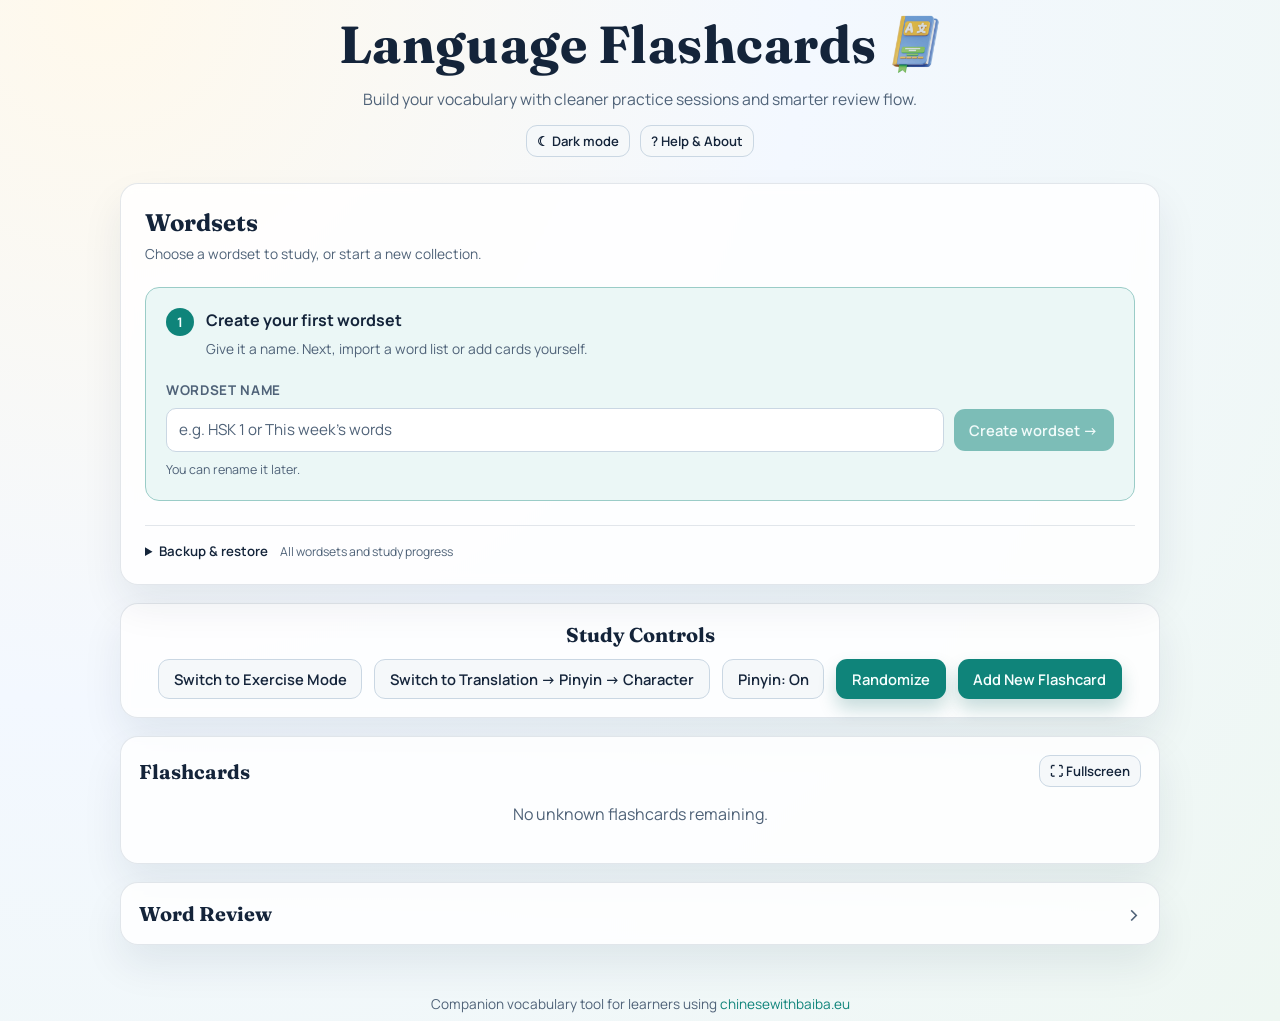
==== commit d91ea96e: "deploy: 63fb84052c6e0b7230a423e861668c8e6db87010" ====
--- a/index.html
+++ b/index.html
@@ -4,19 +4,26 @@
     <meta charset="utf-8">
     <meta name="viewport" content="width=device-width, initial-scale=1">
     <title>Language Flashcards</title>
+    <script>
+        // Apply the saved preference before painting to avoid a bright flash.
+        try {
+            const theme = JSON.parse(localStorage.getItem('flashcards_theme'));
+            document.documentElement.dataset.theme = theme === 'dark' ? 'dark' : 'light';
+        } catch (_) {}
+    </script>
     <link rel="icon" href="/favicon-21f6a40009d9a7d7.svg"/>
     
     <link rel="preconnect" href="https://fonts.googleapis.com">
     <link rel="preconnect" href="https://fonts.gstatic.com" crossorigin>
     <link href="https://fonts.googleapis.com/css2?family=Fraunces:opsz,wght@9..144,600;9..144,700&family=Manrope:wght@400;500;600;700&display=swap" rel="stylesheet">
-    <link rel="stylesheet" href="/styles-6868ee1ceb314371.css"/>
-<link rel="modulepreload" href="/language-flashcards-frontend-2e451dfa99e12034.js" crossorigin="anonymous"><link rel="preload" href="/language-flashcards-frontend-c24e2f38b0e160a5_bg.wasm" crossorigin="anonymous" as="fetch" type="application/wasm"></head>
+    <link rel="stylesheet" href="/styles-203177ce9e453599.css"/>
+<link rel="modulepreload" href="/language-flashcards-frontend-c9c87e78f313f91.js" crossorigin="anonymous"><link rel="preload" href="/language-flashcards-frontend-c4f34116c6c4bb4d_bg.wasm" crossorigin="anonymous" as="fetch" type="application/wasm"></head>
 <body>
     <div id="root"></div>
 
 <script type="module">
-import init, * as bindings from '/language-flashcards-frontend-2e451dfa99e12034.js';
-const wasm = await init({ module_or_path: '/language-flashcards-frontend-c24e2f38b0e160a5_bg.wasm' });
+import init, * as bindings from '/language-flashcards-frontend-c9c87e78f313f91.js';
+const wasm = await init({ module_or_path: '/language-flashcards-frontend-c4f34116c6c4bb4d_bg.wasm' });
 
 
 window.wasmBindings = bindings;
--- a/styles-203177ce9e453599.css
+++ b/styles-203177ce9e453599.css
@@ -0,0 +1,1301 @@
+:root {
+    color-scheme: light;
+    --control-border: #cad7e3;
+    --muted-bg: #f4f0ec;
+    --muted-text: #4d423b;
+    --muted-border: #d9cbc0;
+    --success-text: #1d7d43;
+    --on-accent: #f7fffe;
+    --card-bg: linear-gradient(135deg, #ffffff, #f6fcff 58%, #edf8f6);
+    --bg-main: radial-gradient(circle at 8% 0%, #fff9ec 0%, #f3f8ff 45%, #eef7f2 100%);
+    --panel-bg: rgba(255, 255, 255, 0.84);
+    --panel-border: rgba(31, 58, 93, 0.12);
+    --panel-shadow: 0 20px 40px rgba(17, 37, 59, 0.08);
+    --text-primary: #14243a;
+    --text-secondary: #4f6278;
+    --accent: #0f847a;
+    --accent-strong: #0b665f;
+    --danger-bg: #fff0ef;
+    --danger-border: #eb8f87;
+    --danger-text: #a7332d;
+    --chip-bg: #ebf7f6;
+    --chip-border: #9accc7;
+    --surface-solid: #ffffff;
+    --surface-soft: #f5f8fa;
+}
+
+:root[data-theme="dark"] {
+    color-scheme: dark;
+    --bg-main: radial-gradient(circle at 8% 0%, #242a30 0%, #171e27 45%, #182723 100%);
+    --panel-bg: #222c35;
+    --panel-border: #41505d;
+    --panel-shadow: 0 20px 40px rgba(0, 0, 0, 0.18);
+    --text-primary: #e5e7e6;
+    --text-secondary: #b3bfc8;
+    --accent: #78c9bc;
+    --accent-strong: #9bded2;
+    --on-accent: #152e2a;
+    --danger-bg: #442d30;
+    --danger-border: #aa696b;
+    --danger-text: #ffb4aa;
+    --chip-bg: #263f3b;
+    --chip-border: #547e75;
+    --surface-solid: #1c252e;
+    --surface-soft: #2c3843;
+    --control-border: #617381;
+    --muted-bg: #39352f;
+    --muted-text: #e0cbb3;
+    --muted-border: #7e7060;
+    --success-text: #9bd6aa;
+    --card-bg: linear-gradient(135deg, #2e3a45, #26363b 58%, #293e39);
+}
+
+.header-actions {
+    display: flex;
+    justify-content: center;
+    flex-wrap: wrap;
+    gap: 10px;
+    margin-top: 14px;
+}
+
+.btn:focus-visible {
+    outline: 2px solid var(--accent);
+    outline-offset: 3px;
+}
+
+.text-input::placeholder {
+    color: var(--text-secondary);
+    opacity: 1;
+}
+
+* {
+    box-sizing: border-box;
+}
+
+body {
+    margin: 0;
+    min-height: 100vh;
+    background: var(--bg-main);
+    color: var(--text-primary);
+    font-family: "Manrope", "Segoe UI", sans-serif;
+}
+
+#root {
+    padding: 24px 16px 56px;
+}
+
+.app-shell {
+    width: min(1040px, 100%);
+    margin: 0 auto;
+    text-align: center;
+    display: flex;
+    flex-direction: column;
+    gap: 18px;
+}
+
+.app-header {
+    margin: 12px 0 8px;
+    animation: rise-in 420ms ease-out;
+}
+
+.app-title {
+    margin: 0;
+    display: flex;
+    align-items: center;
+    justify-content: center;
+    gap: 0.25em;
+    font-family: "Fraunces", Georgia, serif;
+    font-size: clamp(2rem, 4.8vw, 3.25rem);
+    letter-spacing: 0.01em;
+}
+
+.app-title > span {
+    min-width: 0;
+    text-wrap: balance;
+}
+
+.app-logo {
+    display: block;
+    flex-shrink: 0;
+    height: 1.15em;
+    width: auto;
+    object-fit: contain;
+}
+
+.app-subtitle {
+    margin: 12px auto 0;
+    width: min(680px, 100%);
+    color: var(--text-secondary);
+    font-size: 0.98rem;
+    line-height: 1.45;
+}
+
+.panel,
+.known-panel {
+    background: var(--panel-bg);
+    border: 1px solid var(--panel-border);
+    border-radius: 18px;
+    padding: 18px;
+    box-shadow: var(--panel-shadow);
+    backdrop-filter: blur(6px);
+    animation: rise-in 500ms ease-out;
+}
+
+.panel-title {
+    margin: 0;
+    font-family: "Fraunces", Georgia, serif;
+    font-size: 1.25rem;
+}
+
+.panel-content {
+    margin-top: 14px;
+}
+
+.input-label {
+    font-size: 0.84rem;
+    font-weight: 700;
+    text-transform: uppercase;
+    letter-spacing: 0.05em;
+    color: var(--text-secondary);
+}
+
+.panel-actions {
+    margin-top: 14px;
+}
+
+.action-section {
+    margin-top: 16px;
+    padding-top: 14px;
+    border-top: 1px solid var(--panel-border);
+}
+
+.action-title {
+    margin: 0 0 12px 0;
+    font-size: 0.84rem;
+    font-weight: 700;
+    text-transform: uppercase;
+    letter-spacing: 0.05em;
+    color: var(--text-secondary);
+}
+
+.action-button-row {
+    display: flex;
+    gap: 12px;
+    justify-content: center;
+    flex-wrap: wrap;
+    margin-bottom: 10px;
+}
+
+.action-description {
+    margin: 10px 0 0;
+    font-size: 0.88rem;
+    color: var(--text-secondary);
+}
+
+.backup-status,
+.import-status,
+.export-status {
+    margin: 10px 0 0;
+    color: var(--accent-strong);
+    font-weight: 600;
+}
+
+.backup-status.is-error,
+.import-status.is-error,
+.export-status.is-error {
+    color: var(--danger-text);
+}
+
+.wordsets-panel {
+    position: relative;
+    z-index: 1;
+    text-align: left;
+    padding: 24px;
+}
+
+.wordsets-panel .panel-title {
+    font-size: 1.5rem;
+}
+
+.wordsets-header, .wordset-active-header {
+    display: flex;
+    align-items: flex-start;
+    justify-content: space-between;
+    gap: 16px;
+}
+.wordsets-subtitle, .wordset-card-count, .wordset-next-step p,
+.wordset-start-option p, .wordset-ready p, .wordset-select-prompt p {
+    margin: 6px 0 0;
+    color: var(--text-secondary);
+    font-size: 0.86rem;
+    line-height: 1.6;
+}
+.wordsets-header > .btn {
+    flex-shrink: 0;
+    white-space: nowrap;
+}
+
+.wordset-create {
+    margin-top: 22px;
+    padding: 20px;
+    background: var(--chip-bg);
+    border: 1px solid var(--chip-border);
+    border-radius: 14px;
+}
+.wordset-next-step, .wordset-ready {
+    display: flex;
+    align-items: flex-start;
+    gap: 12px;
+}
+.wordset-next-step {
+    margin-bottom: 18px;
+}
+
+.wordset-next-step h4, .wordset-ready h4, .wordset-select-prompt h4 {
+    margin: 0;
+    font-size: 1rem;
+    line-height: 1.5;
+}
+.wordset-step-number, .wordset-ready-icon {
+    display: grid;
+    place-items: center;
+    flex: 0 0 28px;
+    height: 28px;
+    border-radius: 50%;
+    background: var(--accent);
+    color: var(--on-accent);
+    font-size: 0.82rem;
+    font-weight: 700;
+}
+.wordset-create-actions, .wordset-backup-actions {
+    display: flex;
+    align-items: center;
+    flex-wrap: wrap;
+    gap: 10px;
+    margin-top: 8px;
+}
+.wordset-create-actions .text-input {
+    flex: 1 1 200px;
+    min-width: 0;
+    width: auto;
+}
+
+.wordset-name-feedback, .wordset-import-note {
+    margin: 8px 0 0;
+    color: var(--text-secondary);
+    font-size: 0.78rem;
+    line-height: 1.6;
+}
+.wordset-name-feedback.is-error {
+    color: var(--danger-text);
+}
+
+.wordsets-panel .btn {
+    min-height: 42px;
+}
+
+.wordsets-panel .btn:disabled {
+    opacity: 0.5;
+    cursor: not-allowed;
+    box-shadow: none;
+    transform: none;
+}
+.wordsets-panel .btn:focus-visible, .dataset-btn:focus-visible,
+.wordsets-panel summary:focus-visible {
+    outline: 2px solid var(--accent);
+    outline-offset: 3px;
+}
+.wordset-text-button {
+    background: transparent;
+    color: var(--text-secondary);
+}
+
+.wordset-text-button:hover {
+    background: var(--surface-soft);
+    color: var(--text-primary);
+}
+
+.wordsets-layout {
+    display: grid;
+    grid-template-columns: minmax(180px, 220px) minmax(0, 1fr);
+    gap: 24px;
+    margin-top: 24px;
+}
+.wordset-library {
+    min-width: 0;
+    padding-right: 20px;
+    border-right: 1px solid var(--panel-border);
+}
+
+.wordset-section-label {
+    margin: 0 0 12px;
+    color: var(--text-secondary);
+    font-size: 0.7rem;
+    font-weight: 700;
+    letter-spacing: 0.08em;
+    text-transform: uppercase;
+}
+.dataset-list {
+    display: grid;
+    gap: 6px;
+    max-height: 340px;
+    overflow-y: auto;
+    padding: 4px;
+    margin: -4px;
+}
+
+.dataset-btn {
+    display: flex;
+    align-items: center;
+    gap: 10px;
+    width: 100%;
+    min-height: 64px;
+    padding: 12px;
+    border: 1px solid transparent;
+    border-radius: 12px;
+    background: transparent;
+    color: var(--text-primary);
+    text-align: left;
+    font: inherit;
+    cursor: pointer;
+    transition: background-color 160ms ease, border-color 160ms ease;
+}
+.dataset-btn:hover {
+    background: var(--surface-soft);
+}
+
+.dataset-btn.is-selected {
+    border-color: var(--chip-border);
+    background: var(--chip-bg);
+    color: var(--accent-strong);
+}
+
+.wordset-selection-dot {
+    display: grid;
+    place-items: center;
+    flex: 0 0 20px;
+    height: 20px;
+    font-weight: 700;
+}
+
+.dataset-btn.is-selected .wordset-selection-dot {
+    border-radius: 50%;
+    background: var(--accent);
+    color: var(--on-accent);
+    font-size: 0.7rem;
+}
+
+.wordset-list-label {
+    display: flex;
+    flex-direction: column;
+    gap: 4px;
+    min-width: 0;
+}
+
+.wordset-list-name {
+    font-size: 0.87rem;
+    font-weight: 700;
+    overflow-wrap: anywhere;
+}
+
+.wordset-list-count {
+    font-size: 0.75rem;
+    color: var(--text-secondary);
+}
+
+.wordset-workspace {
+    min-width: 0;
+}
+
+.wordset-active-heading {
+    min-width: 0;
+}
+
+.wordset-active-heading .wordset-section-label {
+    margin-bottom: 5px;
+}
+
+.wordset-active-heading h4 {
+    margin: 0;
+    font-size: 1.35rem;
+    line-height: 1.4;
+    overflow-wrap: anywhere;
+}
+
+.wordset-onboarding {
+    margin-top: 24px;
+}
+
+.wordset-start-options {
+    display: grid;
+    grid-template-columns: repeat(2, minmax(0, 1fr));
+    gap: 12px;
+}
+
+.wordset-start-option {
+    display: flex;
+    flex-direction: column;
+    align-items: flex-start;
+    padding: 18px;
+    border: 1px solid var(--panel-border);
+    border-radius: 14px;
+    background: var(--surface-solid);
+}
+.wordset-start-option.is-recommended {
+    background: var(--chip-bg);
+    border-color: var(--chip-border);
+}
+
+.wordset-option-icon {
+    color: var(--accent-strong);
+    font-size: 1.6rem;
+    line-height: 1;
+    margin-bottom: 14px;
+}
+
+.wordset-start-option h5 {
+    margin: 0;
+    font-size: 1rem;
+}
+
+.wordset-start-option p {
+    margin-bottom: 20px;
+}
+
+.wordset-start-option .btn {
+    margin-top: auto;
+    width: 100%;
+}
+
+.wordset-file-guide {
+    margin-top: 16px;
+    color: var(--text-secondary);
+    font-size: 0.8rem;
+    line-height: 1.7;
+}
+
+.wordset-file-guide summary {
+    cursor: pointer;
+    width: fit-content;
+}
+
+.wordset-file-guide p {
+    margin: 12px 0;
+}
+
+.wordset-column-guide {
+    display: grid;
+    grid-template-columns: repeat(3, minmax(0, 1fr));
+    gap: 8px;
+    padding: 0;
+    list-style-position: inside;
+}
+
+.wordset-column-guide li {
+    padding: 10px;
+    background: var(--surface-soft);
+    border-radius: 8px;
+}
+
+.wordset-column-guide strong {
+    color: var(--text-primary);
+    font-size: 0.75rem;
+}
+
+.wordset-column-guide span {
+    display: block;
+    font-size: 0.72rem;
+}
+
+.wordset-workspace-actions {
+    display: flex;
+    align-items: center;
+    flex-wrap: wrap;
+    gap: 12px;
+    margin-top: 20px;
+}
+
+.wordset-workspace-actions .wordset-import-note {
+    flex-basis: 100%;
+    margin: 0;
+    order: 3;
+}
+
+.wordset-ready {
+    margin-top: 24px;
+    padding: 18px;
+    background: var(--surface-soft);
+    border-radius: 12px;
+}
+
+.wordset-ready-icon {
+    background: var(--chip-bg);
+    color: var(--accent-strong);
+}
+
+.wordset-menu {
+    position: relative;
+    flex-shrink: 0;
+}
+
+.wordset-menu-trigger {
+    display: flex;
+    align-items: center;
+    gap: 10px;
+    min-height: 42px;
+    padding: 8px 12px;
+    color: var(--text-secondary);
+    border: 1px solid var(--panel-border);
+    border-radius: 10px;
+    font-size: 0.8rem;
+    font-weight: 600;
+    cursor: pointer;
+    list-style: none;
+}
+.wordset-menu-trigger::-webkit-details-marker {
+    display: none;
+}
+
+.wordset-menu-trigger::after {
+    content: "⌄";
+}
+
+.wordset-menu[open] > .wordset-menu-trigger {
+    background: var(--surface-soft);
+}
+
+.wordset-menu-content {
+    position: absolute;
+    top: calc(100% + 6px);
+    right: 0;
+    z-index: 3;
+    display: grid;
+    gap: 6px;
+    width: 200px;
+    padding: 8px;
+    background: var(--surface-solid);
+    border: 1px solid var(--panel-border);
+    border-radius: 12px;
+    box-shadow: var(--panel-shadow);
+}
+.wordset-menu-content .btn {
+    text-align: left;
+}
+
+.wordset-export-menu .wordset-menu-content {
+    left: 0;
+    right: auto;
+}
+
+.wordset-rename {
+    margin-top: 18px;
+    padding: 14px;
+    border-radius: 12px;
+    background: var(--surface-soft);
+}
+
+.wordset-select-prompt {
+    padding: 34px 12px;
+    text-align: center;
+}
+
+.wordset-select-prompt > span {
+    display: block;
+    font-size: 1.8rem;
+    color: var(--accent);
+    margin-bottom: 12px;
+}
+
+.wordset-backup {
+    margin-top: 24px;
+    padding-top: 16px;
+    border-top: 1px solid var(--panel-border);
+}
+
+.wordset-backup summary {
+    width: fit-content;
+    cursor: pointer;
+    font-size: 0.83rem;
+    font-weight: 600;
+}
+
+.wordset-backup summary > span {
+    color: var(--text-secondary);
+    font-weight: 400;
+    font-size: 0.76rem;
+    margin-left: 12px;
+}
+
+.wordset-backup-content {
+    margin-top: 14px;
+}
+
+.wordset-backup-content > p:first-child {
+    font-size: 0.85rem;
+    color: var(--text-secondary);
+    line-height: 1.6;
+}
+
+
+.toolbar-actions,
+.flashcard-actions,
+.form-actions {
+    display: flex;
+    gap: 12px;
+    justify-content: center;
+    flex-wrap: wrap;
+}
+
+.form-actions,
+.flashcard-actions,
+.toolbar-actions {
+    margin-top: 12px;
+}
+
+.unknown-panel {
+    padding-bottom: 22px;
+}
+
+.study-panel-heading {
+    display: flex;
+    align-items: center;
+    justify-content: space-between;
+    flex-wrap: wrap;
+    gap: 12px;
+}
+
+body:has(.study-expanded) {
+    overflow: hidden;
+}
+
+.unknown-panel.study-expanded {
+    position: fixed;
+    inset: 0;
+    z-index: 1000;
+    width: 100%;
+    height: 100%;
+    height: 100dvh;
+    margin: 0;
+    padding: clamp(16px, 3vw, 40px);
+    padding-bottom: max(22px, env(safe-area-inset-bottom));
+    border: 0;
+    border-radius: 0;
+    background: var(--bg-main);
+    overflow-y: auto;
+    overscroll-behavior: contain;
+    display: flex;
+    flex-direction: column;
+    text-align: center;
+    animation: none;
+}
+
+.study-expanded .flashcard {
+    flex: 1 0 auto;
+    width: min(100%, 1100px);
+    min-height: 35vh;
+    font-size: clamp(2.5rem, 7vw, 6rem);
+}
+
+.study-expanded .example-sentence,
+.study-expanded .exercise-controls {
+    width: min(100%, 800px);
+}
+
+.study-expanded .flashcard-actions {
+    margin-top: 20px;
+}
+
+.unknown-meta {
+    margin-top: 8px;
+}
+
+.known-actions-group {
+    display: flex;
+    gap: 8px;
+    justify-content: center;
+    flex-wrap: wrap;
+}
+
+.field-row {
+    margin-bottom: 12px;
+}
+
+.text-input,
+.file-input {
+    width: min(360px, 100%);
+    padding: 0.65rem 0.78rem;
+    border-radius: 10px;
+    border: 1px solid var(--control-border);
+    background: var(--surface-solid);
+    color: var(--text-primary);
+    font-family: inherit;
+    font-size: 0.95rem;
+}
+
+.text-input:focus,
+.file-input:focus {
+    outline: 2px solid rgba(15, 132, 122, 0.25);
+    border-color: var(--accent);
+}
+
+.file-input {
+    display: inline-block;
+}
+
+.visually-hidden-input {
+    position: absolute;
+    width: 1px;
+    height: 1px;
+    padding: 0;
+    margin: -1px;
+    overflow: hidden;
+    clip: rect(0, 0, 0, 0);
+    white-space: nowrap;
+    border: 0;
+}
+
+.btn {
+    border: 1px solid transparent;
+    border-radius: 11px;
+    padding: 0.58rem 0.92rem;
+    font-family: inherit;
+    font-weight: 600;
+    font-size: 0.92rem;
+    cursor: pointer;
+    transition: transform 140ms ease, box-shadow 160ms ease, background-color 180ms ease;
+}
+
+.btn-small {
+    padding: 0.38rem 0.62rem;
+    font-size: 0.82rem;
+}
+
+.btn:hover {
+    transform: translateY(-1px);
+}
+
+.btn:active {
+    transform: translateY(0);
+}
+
+.btn-primary {
+    background: var(--accent);
+    color: var(--on-accent);
+    box-shadow: 0 10px 18px rgba(11, 102, 95, 0.22);
+}
+
+.btn-primary:hover {
+    background: var(--accent-strong);
+}
+
+.btn-secondary {
+    background: var(--surface-soft);
+    color: var(--text-primary);
+    border-color: var(--control-border);
+}
+
+.btn-muted {
+    background: var(--muted-bg);
+    color: var(--muted-text);
+    border-color: var(--muted-border);
+}
+
+.btn-danger {
+    background: var(--danger-bg);
+    color: var(--danger-text);
+    border-color: var(--danger-border);
+}
+
+.status-chip {
+    margin: 6px auto 0;
+    display: inline-block;
+    padding: 8px 14px;
+    border-radius: 999px;
+    border: 1px solid var(--chip-border);
+    background: var(--chip-bg);
+    font-weight: 700;
+}
+
+.status-badge-known {
+    display: inline-block;
+    padding: 3px 10px;
+    border-radius: 999px;
+    border: 1px solid var(--chip-border);
+    background: var(--chip-bg);
+    color: var(--accent-strong);
+    font-size: 0.78rem;
+    font-weight: 700;
+    white-space: nowrap;
+}
+
+.status-badge-unknown {
+    display: inline-block;
+    padding: 3px 10px;
+    border-radius: 999px;
+    border: 1px solid var(--muted-border);
+    background: var(--muted-bg);
+    color: var(--muted-text);
+    font-size: 0.78rem;
+    font-weight: 700;
+    white-space: nowrap;
+}
+
+.position-counter {
+    margin: 6px 0 4px;
+    color: var(--text-secondary);
+    font-weight: 600;
+}
+
+.flashcard {
+    margin: 20px auto 8px;
+    width: min(88vw, 500px);
+    min-height: 210px;
+    display: flex;
+    align-items: center;
+    justify-content: center;
+    border-radius: 18px;
+    border: 1px solid rgba(21, 73, 119, 0.15);
+    background: var(--imported-background, var(--card-bg));
+    color: var(--imported-text-color, inherit);
+    box-shadow: 0 24px 42px rgba(12, 51, 87, 0.12);
+    font-family: "Fraunces", Georgia, serif;
+    font-size: clamp(2rem, 7vw, 3.25rem);
+    line-height: 1.15;
+    cursor: pointer;
+    user-select: none;
+    padding: 22px;
+}
+
+.flashcard:hover {
+    box-shadow: 0 28px 46px rgba(12, 51, 87, 0.18);
+}
+
+.flashcard-text {
+    white-space: pre-wrap;
+    overflow-wrap: anywhere;
+    min-width: 0;
+}
+
+.colored-text {
+    color: var(--imported-text-color, inherit);
+}
+
+.colored-cell {
+    color: var(--imported-text-color, inherit);
+    background: var(--imported-background, transparent);
+}
+
+.example-sentence {
+    width: min(100%, 500px);
+    margin: 12px auto;
+    padding: 12px 16px;
+    border: 1px solid var(--panel-border);
+    border-radius: 12px;
+    background: var(--imported-background, var(--chip-bg));
+    text-align: left;
+}
+
+.example-sentence summary {
+    color: var(--imported-text-color, var(--accent-strong));
+    cursor: pointer;
+    font-weight: 600;
+}
+
+.example-sentence summary:focus-visible {
+    outline: 2px solid var(--accent);
+    outline-offset: 4px;
+}
+
+.example-sentence-text {
+    color: var(--imported-text-color, inherit);
+    margin: 12px 0 0;
+    line-height: 1.6;
+    white-space: pre-wrap;
+    overflow-wrap: anywhere;
+}
+
+.example-sentence-input {
+    font-family: inherit;
+    resize: vertical;
+}
+
+.flashcard.is-correct {
+    border-color: rgba(36, 145, 79, 0.45);
+    box-shadow: 0 24px 42px rgba(24, 118, 62, 0.22);
+}
+
+.flashcard.is-incorrect {
+    border-color: rgba(186, 60, 45, 0.5);
+    box-shadow: 0 24px 42px rgba(138, 47, 36, 0.2);
+}
+
+.exercise-controls {
+    margin: 10px auto 0;
+    width: min(88vw, 500px);
+    display: flex;
+    flex-direction: column;
+    align-items: center;
+    gap: 10px;
+}
+
+.exercise-answer-input {
+    width: 100%;
+}
+
+.exercise-feedback {
+    margin: 0;
+    font-weight: 700;
+}
+
+.exercise-feedback.is-correct {
+    color: var(--success-text);
+}
+
+.exercise-feedback.is-incorrect {
+    color: var(--danger-text);
+}
+
+.exercise-pinyin {
+    margin: 0;
+    color: var(--text-secondary);
+    font-weight: 600;
+}
+
+.empty-note,
+.muted-note {
+    color: var(--text-secondary);
+}
+
+.known-title {
+    margin: 0;
+}
+
+.known-summary {
+    display: flex;
+    align-items: center;
+    gap: 12px;
+    flex-wrap: wrap;
+    cursor: pointer;
+    list-style: none;
+    text-align: left;
+}
+
+.known-summary::-webkit-details-marker {
+    display: none;
+}
+
+.known-summary:focus-visible {
+    outline: 2px solid var(--accent);
+    outline-offset: 4px;
+    border-radius: 4px;
+}
+
+.known-summary .known-counter {
+    margin: 0;
+}
+
+.known-chevron {
+    margin-left: auto;
+    font-size: 1.5rem;
+    line-height: 1;
+    color: var(--text-secondary);
+}
+
+.known-panel[open] .known-chevron {
+    transform: rotate(90deg);
+}
+
+.known-panel {
+    margin-bottom: 24px;
+}
+
+.known-table {
+    width: 100%;
+    border-collapse: collapse;
+    text-align: left;
+    font-size: 0.95rem;
+}
+
+.known-table th,
+.known-table td {
+    padding: 10px 8px;
+    border-bottom: 1px solid var(--panel-border);
+}
+
+.known-table th:last-child,
+.known-table td:last-child {
+    text-align: center;
+}
+
+.known-table th {
+    font-size: 0.78rem;
+    text-transform: uppercase;
+    letter-spacing: 0.06em;
+    color: var(--text-secondary);
+}
+
+@keyframes rise-in {
+    from {
+        opacity: 0;
+        transform: translateY(12px);
+    }
+    to {
+        opacity: 1;
+        transform: translateY(0);
+    }
+}
+
+@media (max-width: 720px) {
+    #root {
+        padding: 14px 10px 30px;
+    }
+
+    .panel,
+    .known-panel {
+        padding: 12px;
+    }
+
+    .toolbar-actions .btn,
+    .flashcard-actions .btn,
+    .form-actions .btn {
+        width: min(100%, 320px);
+    }
+
+    .text-input,
+    .file-input {
+        width: min(100%, 420px);
+    }
+
+    .wordsets-panel {
+        padding: 18px;
+    }
+
+    .wordsets-layout {
+        grid-template-columns: minmax(0, 1fr);
+        gap: 24px;
+    }
+
+    .wordset-library {
+        padding: 0 0 18px;
+        border-right: 0;
+        border-bottom: 1px solid var(--panel-border);
+    }
+
+    .dataset-list {
+        grid-template-columns: repeat(2, minmax(0, 1fr));
+        max-height: 200px;
+    }
+
+    .wordset-create {
+        padding: 16px;
+    }
+
+    .wordset-create-actions .text-input {
+        flex-basis: 100%;
+        width: 100%;
+    }
+
+    .wordset-create-actions > .btn-primary {
+        flex: 1;
+    }
+
+    .wordset-backup summary > span {
+        display: block;
+        margin: 6px 0 0 16px;
+    }
+
+
+    .app-subtitle {
+        font-size: 0.9rem;
+    }
+
+    .known-table {
+        display: block;
+        overflow-x: auto;
+    }
+}
+
+/* ── Help modal ─────────────────────────────────────────── */
+
+.help-backdrop {
+    position: fixed;
+    inset: 0;
+    z-index: 100;
+    background: rgba(20, 36, 58, 0.45);
+    display: flex;
+    align-items: flex-start;
+    justify-content: center;
+    padding: 32px 16px 40px;
+    overflow-y: auto;
+    animation: rise-in 220ms ease-out;
+}
+
+.help-modal {
+    width: min(720px, 100%);
+    text-align: left;
+    animation: rise-in 280ms ease-out;
+}
+
+.help-modal-header {
+    display: flex;
+    align-items: center;
+    justify-content: space-between;
+    gap: 12px;
+    flex-wrap: wrap;
+}
+
+.help-modal-title {
+    font-size: 1.4rem;
+}
+
+.help-close-btn {
+    flex-shrink: 0;
+}
+
+/* ── Footer ─────────────────────────────────────────────── */
+
+.app-footer {
+    margin-top: 8px;
+    padding-bottom: 8px;
+    color: var(--text-secondary);
+    font-size: 0.85rem;
+}
+
+.app-footer a {
+    color: var(--accent);
+    text-decoration: none;
+}
+
+.app-footer a:hover {
+    text-decoration: underline;
+}
+
+.help-body {
+    margin-top: 18px;
+    display: flex;
+    flex-direction: column;
+    gap: 0;
+}
+
+.help-section {
+    padding: 4px 0 8px;
+}
+
+.help-section-title {
+    margin: 0 0 10px;
+    font-family: "Fraunces", Georgia, serif;
+    font-size: 1.1rem;
+    color: var(--accent-strong);
+}
+
+.help-divider {
+    border: none;
+    border-top: 1px solid var(--panel-border);
+    margin: 14px 0;
+}
+
+.help-text {
+    margin: 6px 0;
+    color: var(--text-primary);
+    line-height: 1.55;
+    font-size: 0.95rem;
+}
+
+.help-text-muted {
+    color: var(--text-secondary);
+    font-size: 0.88rem;
+}
+
+.help-list {
+    margin: 8px 0 8px 20px;
+    padding: 0;
+    line-height: 1.7;
+    font-size: 0.93rem;
+}
+
+.help-step {
+    display: flex;
+    gap: 14px;
+    align-items: flex-start;
+    margin-bottom: 18px;
+}
+
+.help-step-number {
+    flex-shrink: 0;
+    width: 28px;
+    height: 28px;
+    border-radius: 50%;
+    background: var(--accent);
+    color: var(--on-accent);
+    font-weight: 700;
+    font-size: 0.88rem;
+    display: flex;
+    align-items: center;
+    justify-content: center;
+    margin-top: 2px;
+}
+
+.csv-format-block {
+    background: var(--surface-soft);
+    border: 1px solid var(--control-border);
+    border-radius: 8px;
+    padding: 8px 14px;
+    margin: 8px 0;
+    font-size: 0.88rem;
+    overflow-x: auto;
+}
+
+@media (min-width: 721px) and (max-width: 860px) {
+    .wordsets-layout {
+        grid-template-columns: minmax(0, 1fr);
+    }
+
+    .wordset-library {
+        padding: 0 0 18px;
+        border-right: 0;
+        border-bottom: 1px solid var(--panel-border);
+    }
+
+    .dataset-list {
+        grid-template-columns: repeat(2, minmax(0, 1fr));
+        max-height: 200px;
+    }
+
+}
+
+@media (max-width: 480px) {
+    .wordsets-header {
+        flex-direction: column;
+    }
+
+    .wordsets-header > .btn {
+        width: 100%;
+    }
+
+    .dataset-list {
+        grid-template-columns: minmax(0, 1fr);
+    }
+
+    .wordset-start-options {
+        grid-template-columns: minmax(0, 1fr);
+    }
+
+    .wordset-column-guide {
+        grid-template-columns: repeat(2, minmax(0, 1fr));
+    }
+
+    .wordset-active-header {
+        gap: 10px;
+    }
+
+    .wordset-create-actions {
+        align-items: stretch;
+    }
+
+    .wordset-backup-actions {
+        align-items: stretch;
+        flex-direction: column;
+    }
+
+}
+
